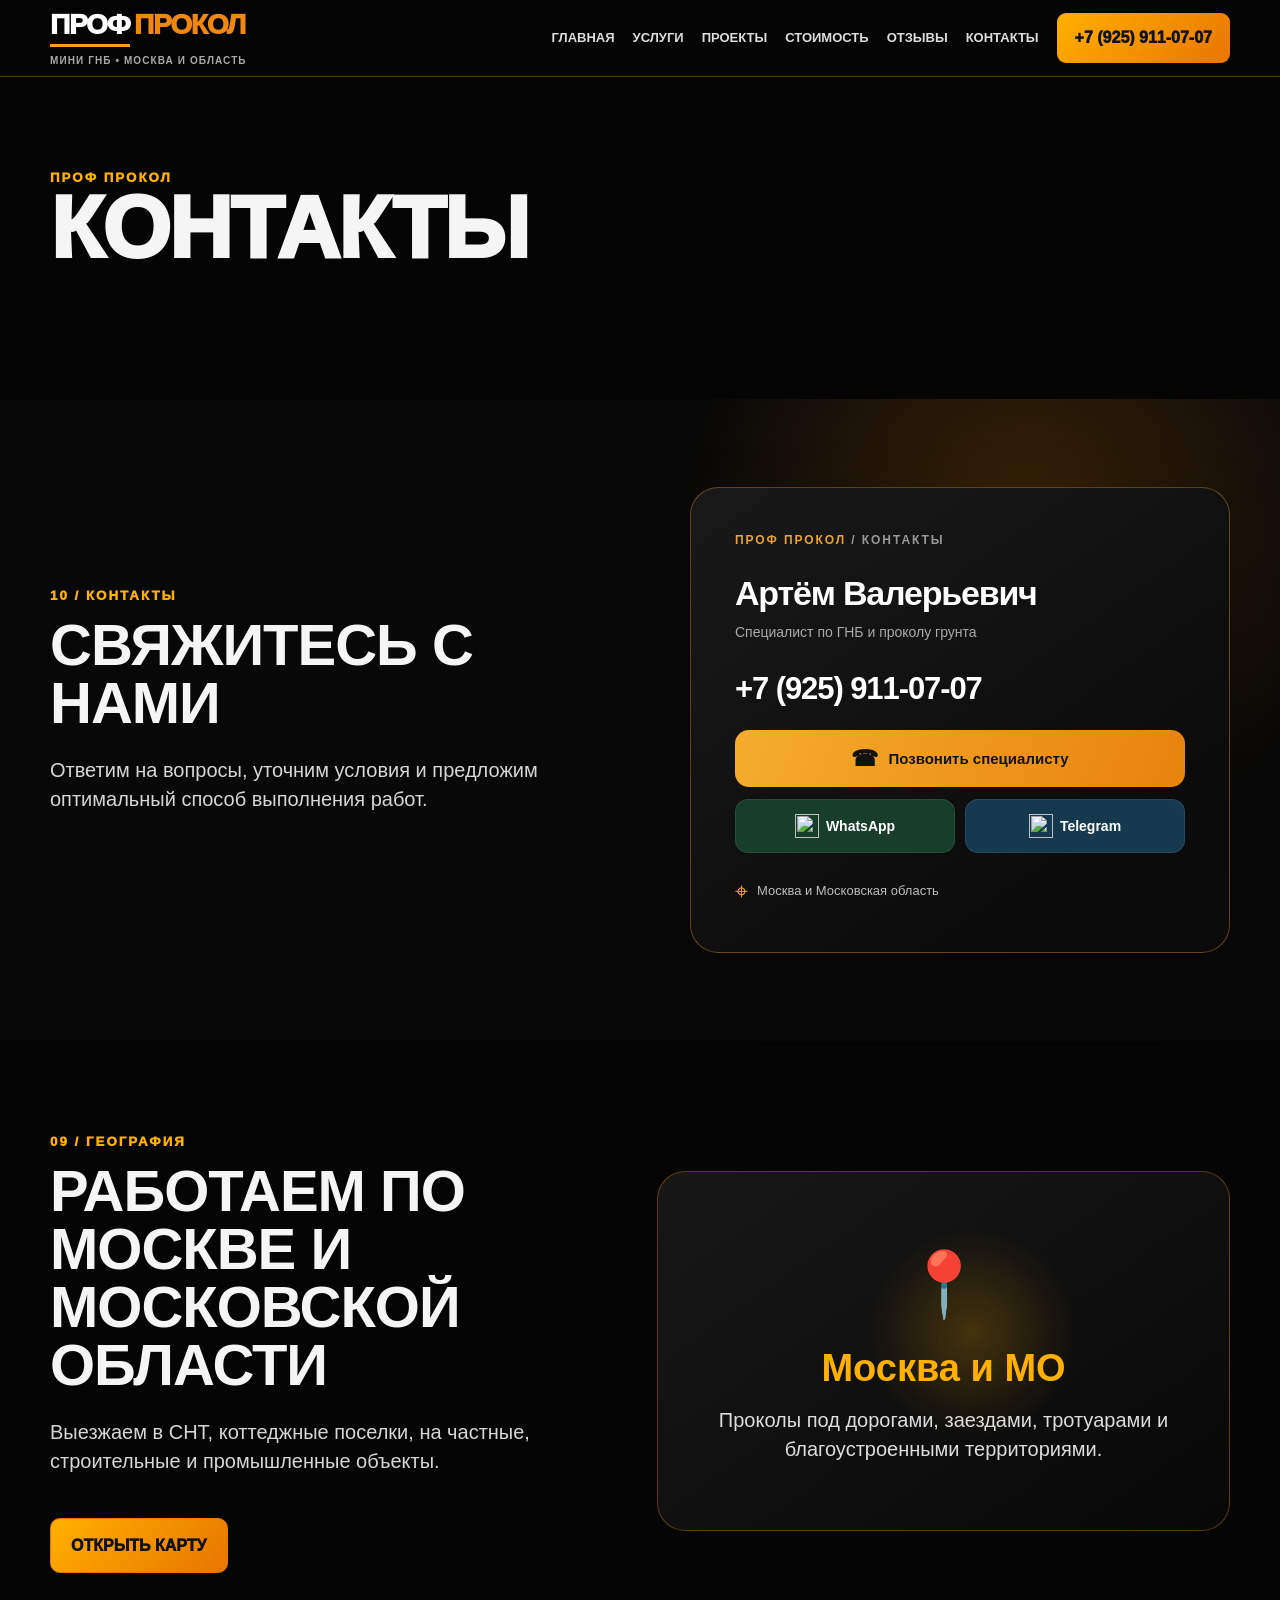
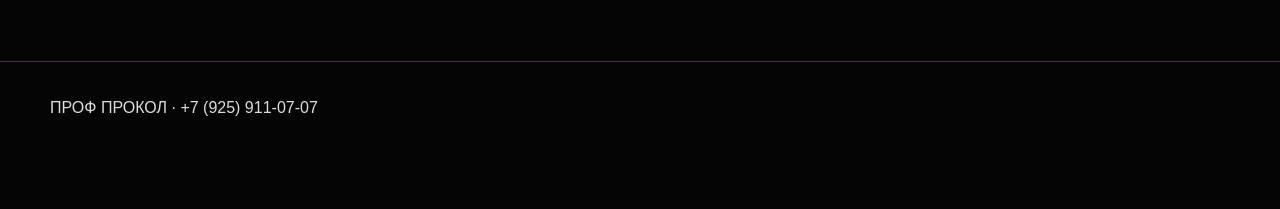
==== contacts.html @ eb51253b "Add contact page" ====
<!doctype html><html lang="ru"><head><meta charset="UTF-8"><meta name="viewport" content="width=device-width, initial-scale=1"><title>Контакты — Проф Прокол</title><link rel="stylesheet" href="style.css"></head><body><header class="header"><div class="container nav"><a class="brand brand-minimal" href="index.html"><span class="brand-lockup"><span class="brand-wordmark"><b>ПРОФ</b><strong>ПРОКОЛ</strong></span><span class="brand-caption">МИНИ ГНБ • МОСКВА И ОБЛАСТЬ</span></span></a><nav><a href="index.html">Главная</a><a href="services.html">Услуги</a><a href="projects.html">Проекты</a><a href="pricing.html">Стоимость</a><a href="reviews.html">Отзывы</a><a href="contacts.html">Контакты</a></nav><a class="phone" href="tel:+79259110707">+7 (925) 911-07-07</a></div></header><main><section class="section"><div class="container"><div class="section-head left"><small>ПРОФ ПРОКОЛ</small><h1>Контакты</h1></div></div></section><section class="section contacts" id="contacts">
  <div class="container contact-grid">
    <div>
      <div class="section-head left">
        <small>10 / КОНТАКТЫ</small>
        <h2>Свяжитесь с нами</h2>
        <p>Ответим на вопросы, уточним условия и предложим оптимальный способ выполнения работ.</p>
      </div>
    </div>
    <div class="contact-card premium-contact">
      <div class="contact-kicker">ПРОФ ПРОКОЛ <span> / КОНТАКТЫ</span></div>
      <h3>Артём Валерьевич</h3>
      <p class="contact-subtitle">Специалист по ГНБ и проколу грунта</p>
      <a class="contact-number" href="tel:+79259110707">+7 (925) 911-07-07</a>
      <a class="contact-call" href="tel:+79259110707"><span aria-hidden="true">☎</span> Позвонить специалисту</a>
      <div class="contact-messengers">
        <a class="contact-whatsapp" href="https://wa.me/79259110707?text=Добрый%20день.%20Нужен%20прокол%20под%20дорогой." aria-label="Написать в WhatsApp"><img src="https://cdn-icons-png.flaticon.com/512/733/733585.png" alt="" loading="lazy">WhatsApp</a>
        <a class="contact-telegram" href="tg://resolve?phone=79259110707" aria-label="Написать в Telegram"><img src="https://cdn-icons-png.flaticon.com/512/2111/2111646.png" alt="" loading="lazy">Telegram</a>
      </div>
      <p class="contact-region"><span aria-hidden="true">⌖</span> Москва и Московская область</p>
    </div>
  </div>
</section><section class="section map-section">
  <div class="container map-grid">
    <div>
      <div class="section-head left">
        <small>09 / ГЕОГРАФИЯ</small>
        <h2>Работаем по Москве и Московской области</h2>
        <p>Выезжаем в СНТ, коттеджные поселки, на частные, строительные и промышленные объекты.</p>
      </div>
      <a class="btn primary" href="https://yandex.ru/maps/?text=Москва%20и%20Московская%20область" target="_blank">Открыть карту</a>
    </div>
    <div class="map-card">
      <div class="map-pin">📍</div>
      <h3>Москва и МО</h3>
      <p>Проколы под дорогами, заездами, тротуарами и благоустроенными территориями.</p>
    </div>
  </div>
</section></main><footer class="footer"><div class="container">ПРОФ ПРОКОЛ · +7 (925) 911-07-07</div></footer><script src="script.js"></script></body></html>
---- style.css ----
:root{--bg:#050505;--panel:#111;--orange:#e87500;--gold:#ffb000;--text:#f5f5f5;--muted:#b7b7b7;--line:rgba(255,150,0,.32)}
*{box-sizing:border-box;margin:0;padding:0}html{scroll-behavior:smooth}body{font-family:Arial,Helvetica,sans-serif;background:var(--bg);color:var(--text);line-height:1.45;overflow-x:hidden}a{text-decoration:none;color:inherit}.container{width:min(1180px,calc(100% - 36px));margin:auto}.header{position:sticky;top:0;z-index:99;background:rgba(5,5,5,.88);backdrop-filter:blur(14px);border-bottom:1px solid var(--line)}.nav{height:76px;display:flex;align-items:center;justify-content:space-between;gap:18px}.brand{display:flex;align-items:center;gap:12px;font-weight:950;letter-spacing:.6px}.brand strong{color:var(--orange)}.brand-symbol{width:48px;height:48px;border:2px solid var(--orange);border-radius:50%;position:relative;background:radial-gradient(circle at 30% 30%,#2a2a2a,#080808);box-shadow:0 0 26px rgba(232,117,0,.25)}.brand-symbol:before{content:"";position:absolute;left:7px;top:21px;width:38px;height:5px;background:linear-gradient(90deg,#ddd,var(--orange));border-radius:20px;transform:rotate(-14deg)}.brand-symbol:after{content:"";position:absolute;right:2px;top:16px;border-left:12px solid #ddd;border-top:7px solid transparent;border-bottom:7px solid transparent;transform:rotate(-14deg)}nav{display:flex;gap:18px;font-size:13px;font-weight:800;text-transform:uppercase;color:#ddd}nav a:hover{color:var(--gold)}.phone{background:linear-gradient(135deg,var(--gold),var(--orange));color:#111;padding:13px 18px;border-radius:9px;font-weight:950}.hero{min-height:760px;position:relative;overflow:hidden;background:radial-gradient(circle at 80% 12%,rgba(255,140,0,.25),transparent 28%),linear-gradient(90deg,#050505 0%,#050505 40%,#111 100%)}.hero-bg{position:absolute;inset:0;background:url(hero.jpg) center/cover;opacity:.15;filter:contrast(1.1) saturate(.45)}.noise{position:absolute;inset:0;opacity:.18;background-image:radial-gradient(rgba(255,255,255,.12) 1px,transparent 1px);background-size:8px 8px}.hero-grid{position:relative;z-index:2;min-height:760px;display:grid;grid-template-columns:1fr 1fr;gap:42px;align-items:center;padding:76px 0}.eyebrow,.section-head small{color:var(--gold);letter-spacing:2px;text-transform:uppercase;font-weight:950}.eyebrow{margin-bottom:18px}h1{font-size:clamp(44px,7vw,88px);line-height:.92;text-transform:uppercase;font-weight:1000;letter-spacing:-2px}h1 span{display:block;color:var(--orange)}.hero-content p,.section-head p{font-size:20px;color:#d6d6d6;margin-top:24px;max-width:650px}.actions{display:flex;flex-wrap:wrap;gap:14px;margin-top:30px}.btn{display:inline-flex;align-items:center;justify-content:center;border:1px solid var(--orange);border-radius:10px;padding:15px 20px;font-weight:950;text-transform:uppercase}.btn.primary{background:linear-gradient(135deg,var(--gold),var(--orange));color:#111}.btn.secondary,.btn.dark{background:rgba(255,255,255,.04);color:#fff}.btn.whatsapp{background:#19b35b;color:#fff;border-color:#19b35b}.hero-metrics{display:grid;grid-template-columns:repeat(3,1fr);gap:14px;margin-top:36px}.hero-metrics div{background:rgba(20,20,20,.76);border:1px solid var(--line);border-radius:16px;padding:18px}.hero-metrics b{display:block;color:var(--gold);font-size:34px;line-height:1}.hero-metrics span{font-size:14px;color:#ddd}.hero-visual,.premium-photo{border:1px solid var(--line);border-radius:28px;overflow:hidden;background:#111;box-shadow:0 35px 110px rgba(0,0,0,.6);position:relative}.hero-visual{transform:perspective(1000px) rotateY(-4deg)}.hero-visual img,.premium-photo img{width:100%;display:block;filter:contrast(1.12) saturate(.58) sepia(.1)}.scan{position:absolute;inset:-30%;background:linear-gradient(110deg,transparent 35%,rgba(255,255,255,.16),transparent 65%);transform:translateX(-70%);animation:shine 4.8s infinite}@keyframes shine{60%,100%{transform:translateX(70%)}}.visual-card{position:absolute;left:22px;bottom:22px;background:linear-gradient(135deg,var(--gold),var(--orange));color:#111;border-radius:12px;padding:14px 18px}.visual-card b{display:block}.visual-card span{font-weight:800}.strip{border-top:1px solid var(--line);border-bottom:1px solid var(--line);background:#0b0b0b}.strip-grid{display:grid;grid-template-columns:repeat(4,1fr);gap:1px}.strip-grid div{padding:22px 14px;text-align:center;color:#eee;font-weight:850;text-transform:uppercase;font-size:14px}.section{padding:88px 0}.dark{background:#0b0b0b}.section-head{text-align:center;margin-bottom:42px}.section-head.left{text-align:left}.section-head h2,h2{font-size:clamp(34px,4.6vw,58px);line-height:1;text-transform:uppercase;letter-spacing:-1px;margin-top:10px}.service-grid,.tech-line{display:grid;grid-template-columns:repeat(3,1fr);gap:18px}.service-grid article,.tech-line div,.compare-grid div{background:linear-gradient(145deg,#171717,#080808);border:1px solid var(--line);border-radius:22px;padding:28px;min-height:220px;transition:.28s}.service-grid article:hover,.tech-line div:hover{transform:translateY(-7px);border-color:rgba(255,176,0,.75)}.service-grid i{font-style:normal;font-size:38px;color:var(--gold)}.service-grid h3,.tech-line h3,.compare-grid h3{font-size:24px;margin:16px 0 10px}.service-grid p,.tech-line p,.compare-grid p{color:var(--muted)}.tech-line b{color:var(--gold);font-size:34px}.split{display:grid;grid-template-columns:1fr 1fr;gap:44px;align-items:center}.check-list{list-style:none;display:grid;gap:16px}.check-list li{position:relative;padding-left:36px;font-size:19px;color:#e0e0e0}.check-list li:before{content:"✓";position:absolute;left:0;top:-2px;color:var(--gold);font-size:25px;font-weight:950}.calc-wrap{display:grid;grid-template-columns:1fr .9fr;gap:44px;align-items:center}.calc-note{border-left:4px solid var(--orange);padding:18px;background:#111;color:#ddd;border-radius:0 14px 14px 0}.calculator{background:linear-gradient(145deg,#191919,#080808);border:1px solid var(--line);border-radius:24px;padding:28px;box-shadow:0 25px 80px rgba(0,0,0,.45)}.calculator label{display:block;color:#ddd;font-weight:850;margin-bottom:16px}.calculator input,.calculator select{width:100%;margin-top:8px;background:#090909;color:#fff;border:1px solid var(--line);border-radius:10px;padding:14px;font-size:16px}.calculator button{width:100%;background:linear-gradient(135deg,var(--gold),var(--orange));color:#111;border:0;border-radius:10px;padding:16px;font-size:16px;font-weight:950;text-transform:uppercase}.result{margin:18px 0 10px;font-size:38px;font-weight:950;color:var(--gold)}.calc-actions{display:flex;gap:10px;flex-wrap:wrap}.calc-actions a{border:1px solid var(--line);border-radius:10px;padding:10px 14px;color:var(--gold);font-weight:900}.compare-grid{display:grid;grid-template-columns:1fr 1fr;gap:18px}.compare-grid .accent{background:linear-gradient(145deg,#241606,#080808);border-color:rgba(255,176,0,.6)}.gallery{display:grid;grid-template-columns:repeat(3,1fr);gap:14px}.gallery img{width:100%;height:270px;object-fit:cover;border-radius:18px;border:1px solid var(--line);filter:contrast(1.08) saturate(.58);transition:.28s;cursor:pointer}.gallery img:hover{transform:scale(1.025);filter:contrast(1.12) saturate(.75)}.logo-photo img{filter:contrast(1.05) saturate(.88)}.big-text{font-size:22px;color:#ddd;margin-top:12px}.tags{display:flex;gap:12px;flex-wrap:wrap;margin-top:28px}.tags span{border:1px solid var(--line);color:var(--gold);padding:10px 14px;border-radius:999px;font-weight:900}.review-grid{display:grid;grid-template-columns:repeat(3,1fr);gap:18px}.review-grid div{background:#111;border:1px solid var(--line);border-radius:22px;padding:30px}.review-grid b{color:var(--gold);font-size:24px}.review-grid p{font-size:20px;margin:14px 0;color:#ddd}.review-grid span{color:var(--muted)}.map-grid{display:grid;grid-template-columns:1fr 1fr;gap:34px;align-items:center}.map-card{min-height:360px;border:1px solid var(--line);border-radius:28px;padding:34px;background:radial-gradient(circle at 55% 45%,rgba(255,176,0,.22),transparent 28%),linear-gradient(145deg,#171717,#080808);display:flex;flex-direction:column;justify-content:center;align-items:center;text-align:center}.map-pin{font-size:64px}.map-card h3{font-size:38px;color:var(--gold);margin:10px 0}.map-card p{color:#ddd;font-size:20px}.final-cta{padding:70px 0}.final-box{background:linear-gradient(135deg,var(--gold),var(--orange));color:#111;border-radius:28px;padding:42px;display:grid;grid-template-columns:1.1fr .7fr auto;align-items:center;gap:20px}.final-box h2{color:#111}.final-box p{font-size:20px}.final-box .btn.dark{background:#111;color:#fff;border-color:#111}.contacts{background:radial-gradient(circle at 80% 20%,rgba(255,140,0,.2),transparent 30%),#080808}.contact-grid{display:grid;grid-template-columns:1fr .9fr;gap:40px;align-items:center}.contact-card{background:linear-gradient(145deg,#171717,#080808);border:1px solid var(--line);border-radius:24px;padding:32px}.contact-card a,.contact-card p{display:block;padding:18px 0;border-bottom:1px solid rgba(255,255,255,.1);font-size:23px;font-weight:900;color:#fff;margin:0}.contact-card p:last-child{border-bottom:0}.float-actions{position:fixed;right:18px;bottom:18px;z-index:120;display:flex;gap:8px}.float-actions a{background:linear-gradient(135deg,var(--gold),var(--orange));color:#111;width:50px;height:50px;border-radius:50%;display:grid;place-items:center;font-weight:950;box-shadow:0 15px 45px rgba(255,140,0,.38)}.lightbox{display:none;position:fixed;inset:0;background:rgba(0,0,0,.9);z-index:200;align-items:center;justify-content:center;padding:22px}.lightbox img{max-width:96%;max-height:88vh;border-radius:18px;border:1px solid var(--line)}.lightbox button{position:absolute;right:22px;top:22px;width:46px;height:46px;border-radius:50%;border:1px solid var(--line);background:#111;color:#fff;font-size:30px}.reveal{opacity:0;transform:translateY(26px);transition:.75s ease}.reveal.show{opacity:1;transform:none}
@media(max-width:900px){nav{display:none}.nav{height:72px}.phone{font-size:14px;padding:11px 12px}.hero-grid,.split,.calc-wrap,.contact-grid,.final-box,.map-grid,.compare-grid{grid-template-columns:1fr}.hero-grid{min-height:auto;padding:52px 0}.hero{min-height:auto}.hero-visual{transform:none}.hero-metrics,.strip-grid,.service-grid,.tech-line,.gallery,.review-grid{grid-template-columns:1fr}.gallery img{height:245px}h1{letter-spacing:-1px}.final-box{padding:28px}.float-actions{left:18px;right:18px;justify-content:center}}


/* V5.2 polishing */
html, body { max-width: 100%; overflow-x: hidden; }
img, video { max-width: 100%; height: auto; }
.faq-grid { display: grid; grid-template-columns: repeat(2, 1fr); gap: 18px; }
.faq-grid article { background: linear-gradient(145deg,#171717,#080808); border: 1px solid var(--line); border-radius: 22px; padding: 26px; min-height: 190px; }
.faq-grid h3 { font-size: 22px; margin-bottom: 12px; color: #fff; }
.faq-grid p { color: #d6d6d6; font-size: 18px; }
.footer { padding: 34px 0 90px; background: #050505; border-top: 1px solid var(--line); color: #ddd; }
.footer-grid { display: grid; grid-template-columns: 1fr 1fr; gap: 20px; align-items: center; }
.footer b { font-size: 22px; color: #fff; }
.footer span { color: var(--orange); }
.footer p { color: #bbb; margin-top: 8px; }
@media(max-width:900px){
  .faq-grid { grid-template-columns: 1fr; }
  .faq-grid article { padding: 20px; min-height: auto; }
  .faq-grid h3 { font-size: 20px; }
  .faq-grid p { font-size: 16px; }
  .footer-grid { grid-template-columns: 1fr; }
  .contacts h2 { font-size: 38px; line-height: 1.02; }
  .float-actions a { width: 46px; height: 46px; }
}
.float-btn {
  width: 46px;
  height: 46px;
  border-radius: 50%;
  background-size: 26px 26px;
  background-repeat: no-repeat;
  background-position: center;
}

.float-btn.call {
  background-color: #ff9800;
  background-image: url("https://cdn-icons-png.flaticon.com/512/724/724664.png");
}

.float-btn.whatsapp {
  background-color: #25D366;
  background-image: url("https://cdn-icons-png.flaticon.com/512/733/733585.png");
}

.float-btn.telegram {
  background-color: #229ED9;
  background-image: url("https://cdn-icons-png.flaticon.com/512/2111/2111646.png");
}


/* FIX: реальные иконки в плавающих кнопках снизу */
.float-actions {
  position: fixed;
  right: 18px;
  bottom: 18px;
  z-index: 120;
  display: flex;
  gap: 10px;
}

.float-actions a.float-btn,
.float-actions .float-btn {
  width: 50px;
  height: 50px;
  border-radius: 50%;
  display: grid;
  place-items: center;
  box-shadow: 0 15px 45px rgba(255,140,0,.38);
  background-image: none !important;
  background-repeat: no-repeat;
  background-position: center;
  background-size: 26px 26px;
  font-size: 0;
  color: transparent;
  overflow: hidden;
}

.float-actions a.float-btn::before,
.float-actions .float-btn::before {
  content: "";
  width: 26px;
  height: 26px;
  display: block;
  background: #111;
  mask-repeat: no-repeat;
  mask-position: center;
  mask-size: contain;
  -webkit-mask-repeat: no-repeat;
  -webkit-mask-position: center;
  -webkit-mask-size: contain;
}

.float-actions a.float-btn.call,
.float-actions .float-btn.call {
  background: linear-gradient(135deg, var(--gold), var(--orange)) !important;
}

.float-actions a.float-btn.whatsapp,
.float-actions .float-btn.whatsapp {
  background: #25D366 !important;
}

.float-actions a.float-btn.telegram,
.float-actions .float-btn.telegram {
  background: #229ED9 !important;
}

.float-actions a.float-btn.call::before,
.float-actions .float-btn.call::before {
  mask-image: url("data:image/svg+xml,%3Csvg viewBox='0 0 24 24' xmlns='http://www.w3.org/2000/svg'%3E%3Cpath d='M6.62 10.79c1.44 2.83 3.76 5.14 6.59 6.59l2.2-2.2c.27-.27.67-.36 1.02-.24 1.12.37 2.33.57 3.57.57.55 0 1 .45 1 1V20c0 .55-.45 1-1 1C10.61 21 3 13.39 3 4c0-.55.45-1 1-1h3.5c.55 0 1 .45 1 1 0 1.24.2 2.45.57 3.57.11.35.03.74-.25 1.02l-2.2 2.2z'/%3E%3C/svg%3E");
  -webkit-mask-image: url("data:image/svg+xml,%3Csvg viewBox='0 0 24 24' xmlns='http://www.w3.org/2000/svg'%3E%3Cpath d='M6.62 10.79c1.44 2.83 3.76 5.14 6.59 6.59l2.2-2.2c.27-.27.67-.36 1.02-.24 1.12.37 2.33.57 3.57.57.55 0 1 .45 1 1V20c0 .55-.45 1-1 1C10.61 21 3 13.39 3 4c0-.55.45-1 1-1h3.5c.55 0 1 .45 1 1 0 1.24.2 2.45.57 3.57.11.35.03.74-.25 1.02l-2.2 2.2z'/%3E%3C/svg%3E");
}

.float-actions a.float-btn.whatsapp::before,
.float-actions .float-btn.whatsapp::before {
  background: #fff;
  mask-image: url("data:image/svg+xml,%3Csvg viewBox='0 0 32 32' xmlns='http://www.w3.org/2000/svg'%3E%3Cpath d='M16.01 3C8.84 3 3 8.82 3 15.97c0 2.29.6 4.53 1.75 6.51L3 29l6.67-1.72A13.02 13.02 0 0 0 16.01 29C23.18 29 29 23.18 29 16S23.18 3 16.01 3zm0 23.78c-2.01 0-3.98-.54-5.7-1.56l-.41-.24-3.96 1.02 1.06-3.84-.27-.43A10.72 10.72 0 0 1 5.22 16c0-5.94 4.84-10.77 10.79-10.77 5.94 0 10.77 4.83 10.77 10.77 0 5.94-4.83 10.78-10.77 10.78zm5.91-8.08c-.32-.16-1.9-.94-2.2-1.05-.29-.11-.51-.16-.72.16-.21.32-.83 1.05-1.02 1.26-.19.21-.37.24-.69.08-.32-.16-1.36-.5-2.59-1.6-.96-.85-1.6-1.9-1.79-2.22-.19-.32-.02-.5.14-.66.14-.14.32-.37.48-.56.16-.19.21-.32.32-.53.11-.21.05-.4-.03-.56-.08-.16-.72-1.74-.99-2.38-.26-.62-.53-.54-.72-.55h-.62c-.21 0-.56.08-.85.4-.29.32-1.12 1.09-1.12 2.65s1.15 3.08 1.31 3.29c.16.21 2.27 3.46 5.5 4.85.77.33 1.37.53 1.84.68.77.24 1.47.21 2.03.13.62-.09 1.9-.78 2.17-1.53.27-.75.27-1.4.19-1.53-.08-.13-.29-.21-.61-.37z'/%3E%3C/svg%3E");
  -webkit-mask-image: url("data:image/svg+xml,%3Csvg viewBox='0 0 32 32' xmlns='http://www.w3.org/2000/svg'%3E%3Cpath d='M16.01 3C8.84 3 3 8.82 3 15.97c0 2.29.6 4.53 1.75 6.51L3 29l6.67-1.72A13.02 13.02 0 0 0 16.01 29C23.18 29 29 23.18 29 16S23.18 3 16.01 3zm0 23.78c-2.01 0-3.98-.54-5.7-1.56l-.41-.24-3.96 1.02 1.06-3.84-.27-.43A10.72 10.72 0 0 1 5.22 16c0-5.94 4.84-10.77 10.79-10.77 5.94 0 10.77 4.83 10.77 10.77 0 5.94-4.83 10.78-10.77 10.78zm5.91-8.08c-.32-.16-1.9-.94-2.2-1.05-.29-.11-.51-.16-.72.16-.21.32-.83 1.05-1.02 1.26-.19.21-.37.24-.69.08-.32-.16-1.36-.5-2.59-1.6-.96-.85-1.6-1.9-1.79-2.22-.19-.32-.02-.5.14-.66.14-.14.32-.37.48-.56.16-.19.21-.32.32-.53.11-.21.05-.4-.03-.56-.08-.16-.72-1.74-.99-2.38-.26-.62-.53-.54-.72-.55h-.62c-.21 0-.56.08-.85.4-.29.32-1.12 1.09-1.12 2.65s1.15 3.08 1.31 3.29c.16.21 2.27 3.46 5.5 4.85.77.33 1.37.53 1.84.68.77.24 1.47.21 2.03.13.62-.09 1.9-.78 2.17-1.53.27-.75.27-1.4.19-1.53-.08-.13-.29-.21-.61-.37z'/%3E%3C/svg%3E");
}

.float-actions a.float-btn.telegram::before,
.float-actions .float-btn.telegram::before {
  background: #fff;
  mask-image: url("data:image/svg+xml,%3Csvg viewBox='0 0 240 240' xmlns='http://www.w3.org/2000/svg'%3E%3Cpath d='M120 0C53.7 0 0 53.7 0 120s53.7 120 120 120 120-53.7 120-120S186.3 0 120 0zm58.9 82.8-19.7 92.7c-1.5 6.6-5.4 8.2-10.9 5.1l-30.2-22.3-14.6 14.1c-1.6 1.6-3 3-6.1 3l2.2-31.1 56.7-51.2c2.5-2.2-.5-3.4-3.8-1.2l-70.1 44.1-30.2-9.4c-6.6-2.1-6.7-6.6 1.4-9.7l118.1-45.5c5.5-2.1 10.3 1.2 8.5 11.4z'/%3E%3C/svg%3E");
  -webkit-mask-image: url("data:image/svg+xml,%3Csvg viewBox='0 0 240 240' xmlns='http://www.w3.org/2000/svg'%3E%3Cpath d='M120 0C53.7 0 0 53.7 0 120s53.7 120 120 120 120-53.7 120-120S186.3 0 120 0zm58.9 82.8-19.7 92.7c-1.5 6.6-5.4 8.2-10.9 5.1l-30.2-22.3-14.6 14.1c-1.6 1.6-3 3-6.1 3l2.2-31.1 56.7-51.2c2.5-2.2-.5-3.4-3.8-1.2l-70.1 44.1-30.2-9.4c-6.6-2.1-6.7-6.6 1.4-9.7l118.1-45.5c5.5-2.1 10.3 1.2 8.5 11.4z'/%3E%3C/svg%3E");
}

@media(max-width:900px){
  .float-actions {
    left: 50%;
    right: auto;
    transform: translateX(-50%);
    bottom: 18px;
    justify-content: center;
  }
}

/* Clear, accessible messaging shortcuts — original site theme preserved */
.float-actions{gap:12px!important;right:18px;bottom:20px;align-items:flex-end}
.float-actions a.float-btn{width:64px!important;height:64px!important;border-radius:18px!important;display:flex!important;flex-direction:column;align-items:center;justify-content:center;gap:2px;font-size:11px!important;font-weight:800!important;line-height:1.1;color:#fff!important;box-shadow:0 8px 25px #0008!important;text-align:center;transition:transform .18s ease,box-shadow .18s ease}
.float-actions a.float-btn.whatsapp{background:#25D366!important}
.float-actions a.float-btn.telegram{background:#229ED9!important}
.float-actions a.float-btn.whatsapp::before,.float-actions a.float-btn.telegram::before{display:none!important;content:none!important}
.float-actions a.float-btn svg{display:block;width:31px;height:31px;flex:none;color:#fff}
.float-actions a.float-btn span{display:block;color:#fff;font-size:10px}
.float-actions a.float-btn:hover,.float-actions a.float-btn:focus-visible{transform:translateY(-4px);box-shadow:0 12px 30px #000a!important}
.float-actions a.float-btn:focus-visible{outline:3px solid #fff;outline-offset:3px}
@media(max-width:900px){.float-actions{left:auto!important;right:12px!important;bottom:calc(14px + env(safe-area-inset-bottom,0px))!important;transform:none!important;gap:9px!important}.float-actions a.float-btn{width:60px!important;height:60px!important}.float-actions a.float-btn svg{width:28px;height:28px}}
@media(prefers-reduced-motion:reduce){.float-actions a.float-btn{transition:none}}

/* Premium contacts card: scoped so the rest of the site remains unchanged */
.contacts .premium-contact{display:flex;flex-direction:column;gap:0;padding:clamp(24px,5vw,44px);border:1px solid rgba(234,151,42,.38);border-radius:28px;background:linear-gradient(145deg,#191919 0%,#0b0b0b 78%);box-shadow:0 24px 65px rgba(0,0,0,.3);min-width:0}
.contacts .premium-contact .contact-kicker{font-size:12px;font-weight:800;letter-spacing:.16em;color:#efa32c;margin-bottom:24px}
.contacts .premium-contact .contact-kicker span{color:#999}
.contacts .premium-contact h3{color:#fff;font-size:clamp(25px,4vw,36px);line-height:1.12;letter-spacing:-.035em;margin:0 0 10px}
.contacts .premium-contact .contact-subtitle{color:#aaa;font-size:14px;line-height:1.5;margin:0 0 26px}
.contacts .premium-contact .contact-number{display:block;width:fit-content;color:#fff!important;font-size:clamp(21px,4vw,31px);font-weight:800;letter-spacing:-.035em;text-decoration:none;margin:0 0 20px;white-space:nowrap;padding:0;border:0;background:none}
.contacts .premium-contact .contact-call{display:flex;align-items:center;justify-content:center;gap:10px;min-height:54px;padding:13px 15px;border-radius:14px;background:linear-gradient(110deg,#f5ac2c,#e8830b);color:#121212!important;font-weight:800;font-size:15px;text-decoration:none;border:0;margin:0 0 12px}
.contacts .premium-contact .contact-call span{font-size:22px}
.contacts .premium-contact .contact-messengers{display:grid;grid-template-columns:repeat(2,minmax(0,1fr));gap:10px}
.contacts .premium-contact .contact-messengers a{display:flex;align-items:center;justify-content:center;gap:8px;min-height:55px;padding:12px 7px;border-radius:13px;color:#fff!important;font-weight:700;font-size:14px;text-decoration:none;border:1px solid #ffffff14;min-width:0}
.contacts .premium-contact .contact-whatsapp{background:#173d2b}
.contacts .premium-contact .contact-telegram{background:#153a50}
.contacts .premium-contact .contact-messengers img{width:24px;height:24px;object-fit:contain;flex:none;margin:0}
.contacts .premium-contact .contact-region{display:flex;align-items:center;gap:10px;color:#bcbcbc;font-size:13px;line-height:1.4;margin:23px 0 0}
.contacts .premium-contact .contact-region span{font-size:23px;color:#efa32c}
.contacts .premium-contact a:focus-visible{outline:2px solid #fff;outline-offset:3px}
@media(max-width:420px){.contacts .premium-contact{padding:22px}.contacts .premium-contact .contact-messengers a{font-size:13px;gap:5px}.contacts .premium-contact .contact-messengers img{width:21px;height:21px}}

/* Variant 4: compact minimalist text logo */
.header .brand-minimal{display:flex;flex:0 1 auto;min-width:0;max-width:100%;letter-spacing:0;white-space:nowrap}
.header .brand-lockup{display:flex;flex-direction:column;min-width:0}
.header .brand-wordmark{display:flex;align-items:baseline;gap:.13em;font-size:clamp(19px,2.2vw,29px);font-weight:950;letter-spacing:-.045em;line-height:1.06}
.header .brand-wordmark b{color:#fff;font-weight:950;border-bottom:3px solid #f5a017;padding-bottom:3px}
.header .brand-wordmark strong{color:#ef8811;font-weight:950}
.header .brand-caption{color:#aaa;font-size:clamp(7px,.8vw,10px);letter-spacing:.11em;font-weight:700;margin-top:8px}
.header .brand-caption i{color:#ef9816;font-style:normal}
@media(max-width:900px){.header .nav{gap:8px}.header .brand-wordmark{font-size:clamp(16px,4.2vw,25px)}.header .brand-caption{font-size:clamp(6px,1.55vw,9px);letter-spacing:.04em}.header .phone{flex:none;font-size:clamp(10px,2.65vw,14px);padding:12px 10px;white-space:nowrap}}
@media(max-width:360px){.header .brand-wordmark{font-size:15px}.header .brand-caption{font-size:6px}.header .phone{font-size:10px;padding:10px 7px}}

/* Mobile repair: override legacy broad contact-card rules */
.contacts .contact-card.premium-contact{display:flex;flex-direction:column;gap:0;width:100%;min-width:0;overflow:hidden}
.contacts .contact-card.premium-contact .contact-kicker{display:block}
.contacts .contact-card.premium-contact h3{font-size:clamp(24px,5vw,34px);overflow-wrap:normal}
.contacts .contact-card.premium-contact p.contact-subtitle{display:block;padding:0;border:0;font-size:14px;font-weight:400;color:#aaa;margin:0 0 24px}
.contacts .contact-card.premium-contact a.contact-number{display:block;padding:0;border:0;font-size:clamp(20px,4.5vw,31px);font-weight:800;margin:0 0 18px;white-space:nowrap}
.contacts .contact-card.premium-contact a.contact-call{display:flex;padding:13px 12px;border:0;font-size:15px;font-weight:800;margin:0 0 12px;white-space:normal;text-align:center}
.contacts .contact-card.premium-contact .contact-messengers{display:grid;grid-template-columns:minmax(0,1fr) minmax(0,1fr);gap:10px;width:100%}
.contacts .contact-card.premium-contact .contact-messengers a{display:flex;align-items:center;justify-content:center;gap:7px;padding:12px 6px;margin:0;min-width:0;min-height:54px;border:1px solid #ffffff14;border-radius:13px;font-size:14px;font-weight:700;line-height:1.2}
.contacts .contact-card.premium-contact .contact-messengers img{display:block!important;width:24px!important;height:24px!important;max-width:24px!important;max-height:24px!important;object-fit:contain!important;flex:0 0 24px;margin:0!important}
.contacts .contact-card.premium-contact p.contact-region{display:flex;align-items:center;gap:9px;padding:0;border:0;font-size:13px;font-weight:500;color:#bcbcbc;margin:22px 0 0}
.header .nav{min-width:0}
.header .brand.brand-minimal{display:flex;flex:1 1 auto;min-width:0;width:auto}
.header .brand-minimal .brand-lockup{display:flex;flex-direction:column;align-items:flex-start;min-width:0}
.header .brand-minimal .brand-wordmark{display:flex;flex-direction:row;flex-wrap:nowrap;align-items:baseline;gap:.16em;white-space:nowrap;line-height:1.12}
.header .brand-minimal .brand-wordmark b,.header .brand-minimal .brand-wordmark strong{display:inline-block;white-space:nowrap}
.header .brand-minimal .brand-caption{display:block;white-space:nowrap;line-height:1.2;font-weight:700}
@media(max-width:900px){
 .header .nav{height:70px;gap:10px}
 .header .brand-minimal .brand-wordmark{font-size:clamp(15px,4vw,23px)}
 .header .brand-minimal .brand-caption{font-size:clamp(6px,1.6vw,9px);margin-top:7px;letter-spacing:0}
 .header .phone{display:flex;align-items:center;justify-content:center;flex:0 0 auto;max-width:42%;font-size:clamp(10px,2.8vw,13px);line-height:1.2;white-space:nowrap;text-align:center;padding:11px 8px}
}
@media(max-width:380px){
 .header .brand-minimal .brand-wordmark{font-size:15px}
 .header .brand-minimal .brand-caption{font-size:6px}
 .header .phone{font-size:10px;padding:10px 6px}
 .contacts .contact-card.premium-contact .contact-messengers a{font-size:12px;gap:4px}
 .contacts .contact-card.premium-contact .contact-messengers img{width:20px!important;height:20px!important;max-width:20px!important;max-height:20px!important;flex-basis:20px}
}
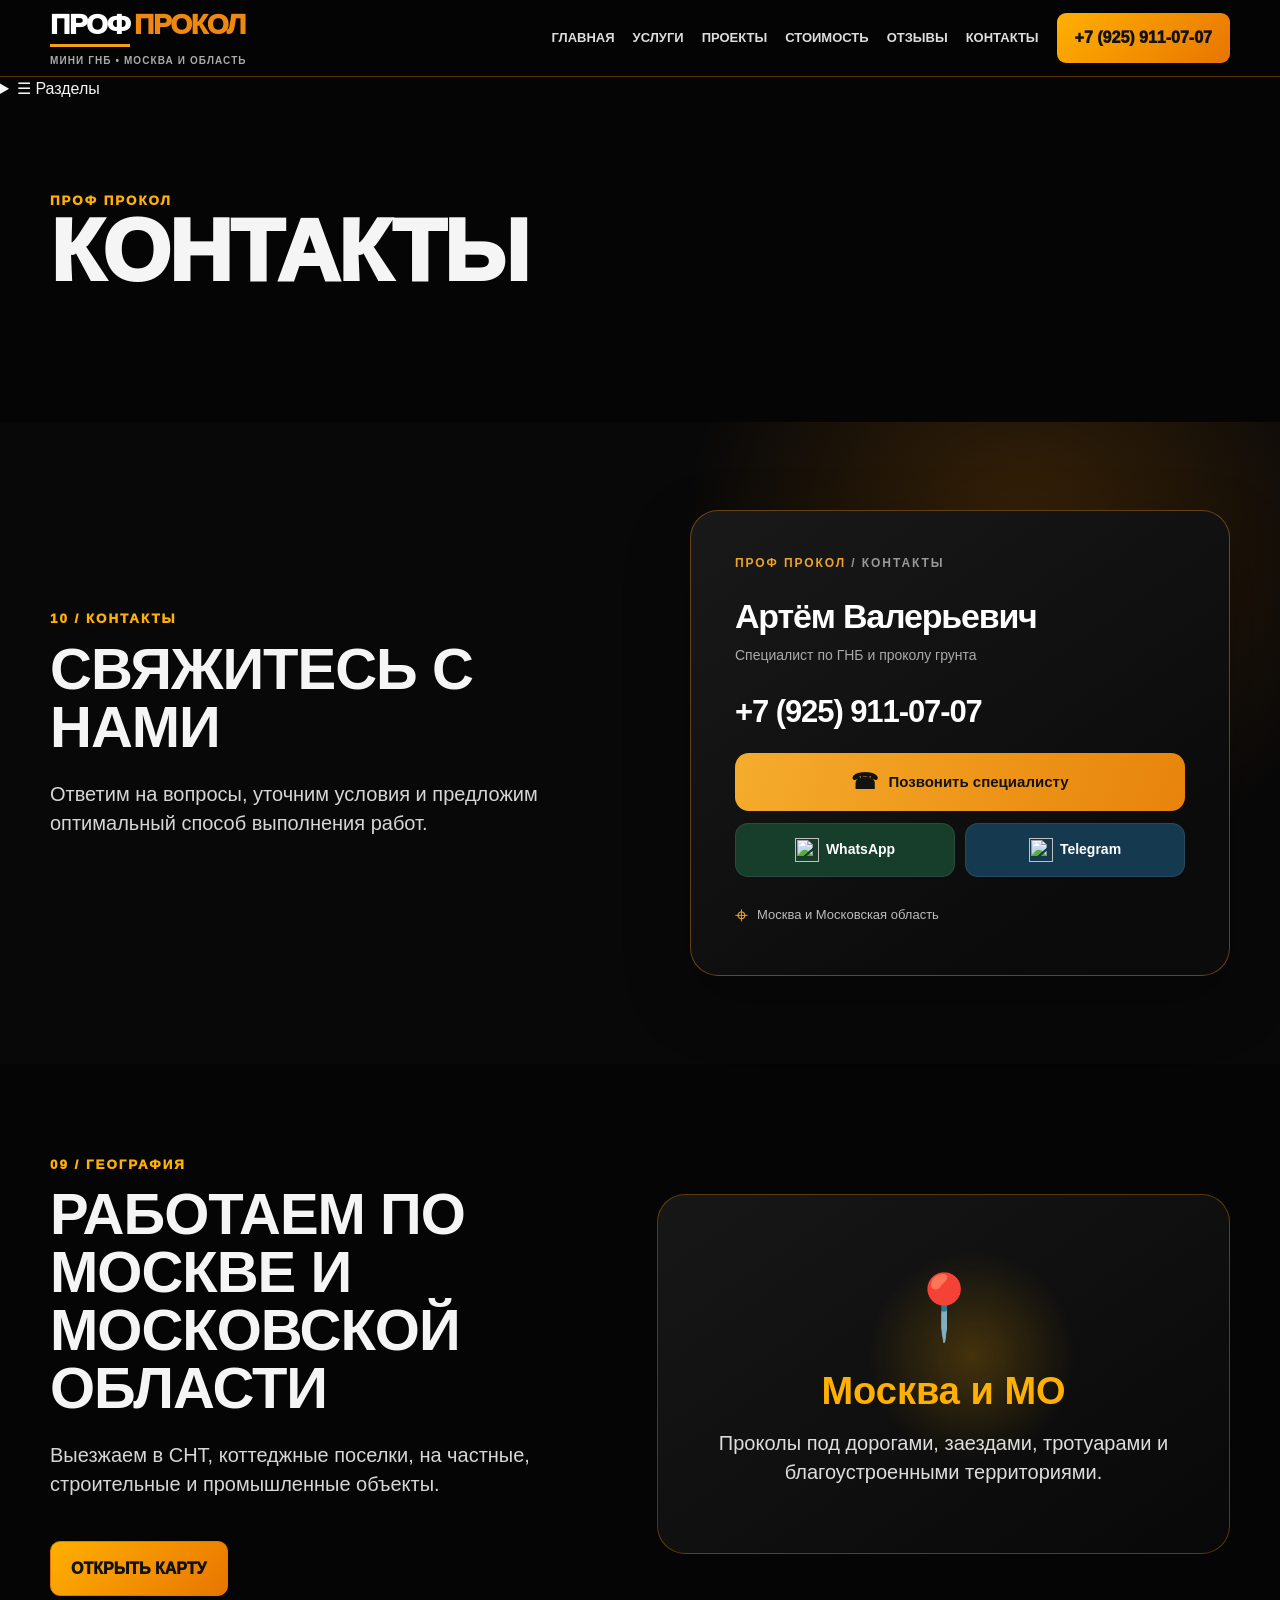
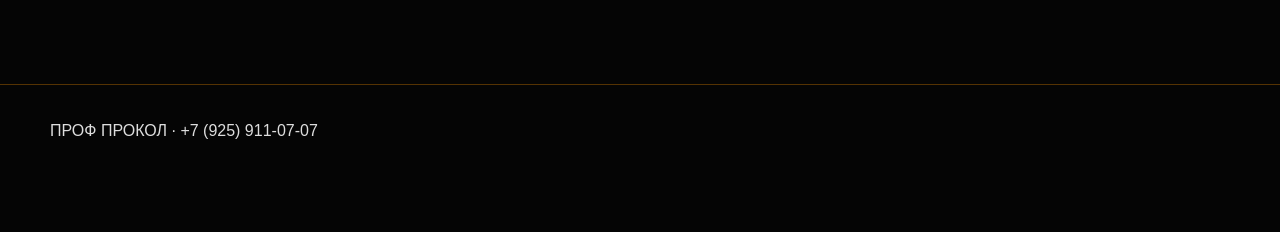
==== commit 7e8c47ff: "Add mobile sections navigation" ====
--- a/contacts.html
+++ b/contacts.html
@@ -1,4 +1,4 @@
-<!doctype html><html lang="ru"><head><meta charset="UTF-8"><meta name="viewport" content="width=device-width, initial-scale=1"><title>Контакты — Проф Прокол</title><link rel="stylesheet" href="style.css"></head><body><header class="header"><div class="container nav"><a class="brand brand-minimal" href="index.html"><span class="brand-lockup"><span class="brand-wordmark"><b>ПРОФ</b><strong>ПРОКОЛ</strong></span><span class="brand-caption">МИНИ ГНБ • МОСКВА И ОБЛАСТЬ</span></span></a><nav><a href="index.html">Главная</a><a href="services.html">Услуги</a><a href="projects.html">Проекты</a><a href="pricing.html">Стоимость</a><a href="reviews.html">Отзывы</a><a href="contacts.html">Контакты</a></nav><a class="phone" href="tel:+79259110707">+7 (925) 911-07-07</a></div></header><main><section class="section"><div class="container"><div class="section-head left"><small>ПРОФ ПРОКОЛ</small><h1>Контакты</h1></div></div></section><section class="section contacts" id="contacts">
+<!doctype html><html lang="ru"><head><meta charset="UTF-8"><meta name="viewport" content="width=device-width, initial-scale=1"><title>Контакты — Проф Прокол</title><link rel="stylesheet" href="style.css"></head><body><header class="header"><div class="container nav"><a class="brand brand-minimal" href="index.html"><span class="brand-lockup"><span class="brand-wordmark"><b>ПРОФ</b><strong>ПРОКОЛ</strong></span><span class="brand-caption">МИНИ ГНБ • МОСКВА И ОБЛАСТЬ</span></span></a><nav><a href="index.html">Главная</a><a href="services.html">Услуги</a><a href="projects.html">Проекты</a><a href="pricing.html">Стоимость</a><a href="reviews.html">Отзывы</a><a href="contacts.html">Контакты</a></nav><a class="phone" href="tel:+79259110707">+7 (925) 911-07-07</a></div></header><details class="mobile-sections"><summary aria-label="Открыть разделы сайта">☰ <span>Разделы</span></summary><div class="mobile-sections-links"><a href="index.html">Главная</a><a href="services.html">Услуги</a><a href="projects.html">Проекты</a><a href="pricing.html">Стоимость</a><a href="reviews.html">Отзывы</a><a href="contacts.html">Контакты</a></div></details><main><section class="section"><div class="container"><div class="section-head left"><small>ПРОФ ПРОКОЛ</small><h1>Контакты</h1></div></div></section><section class="section contacts" id="contacts">
   <div class="container contact-grid">
     <div>
       <div class="section-head left">
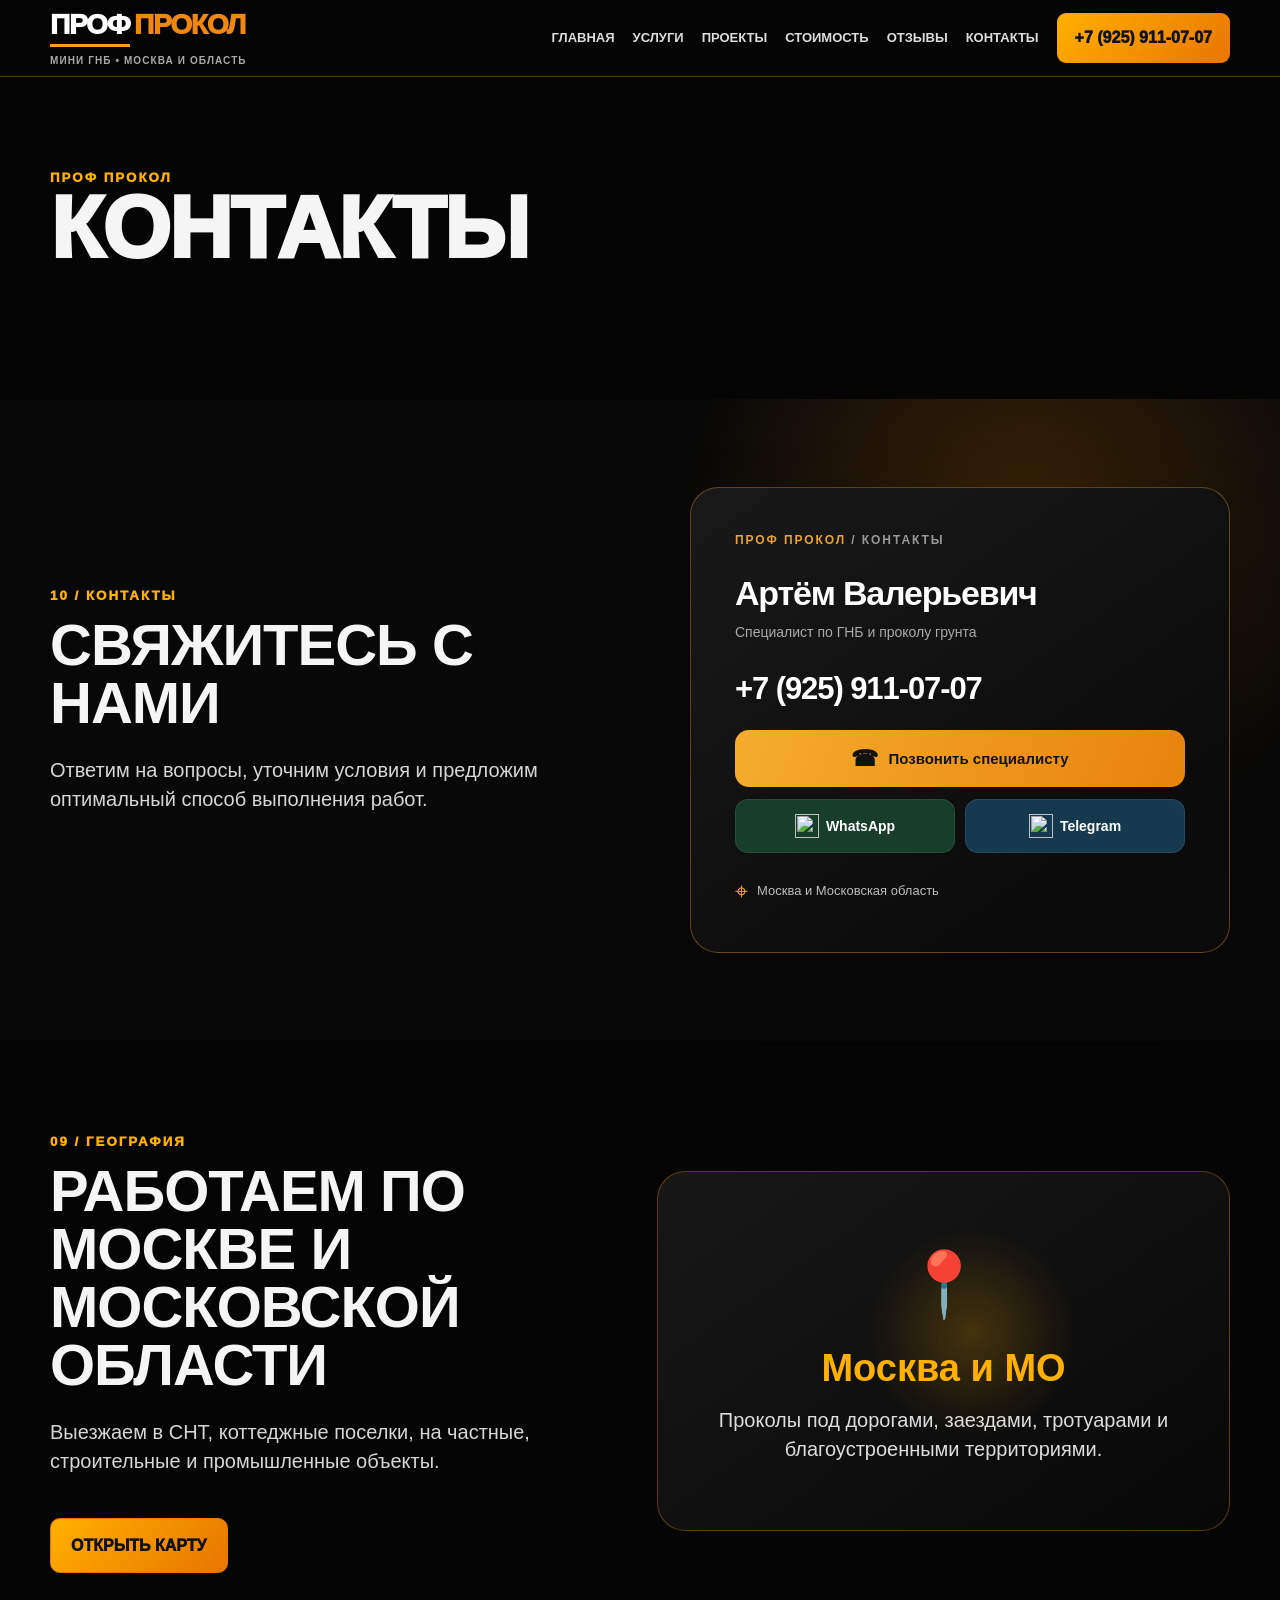
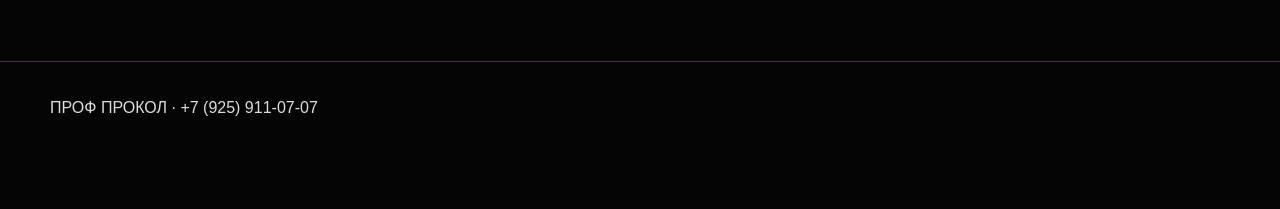
==== commit ebc4efb1: "Refresh cached mobile navigation stylesheet" ====
--- a/contacts.html
+++ b/contacts.html
@@ -1,4 +1,4 @@
-<!doctype html><html lang="ru"><head><meta charset="UTF-8"><meta name="viewport" content="width=device-width, initial-scale=1"><title>Контакты — Проф Прокол</title><link rel="stylesheet" href="style.css"></head><body><header class="header"><div class="container nav"><a class="brand brand-minimal" href="index.html"><span class="brand-lockup"><span class="brand-wordmark"><b>ПРОФ</b><strong>ПРОКОЛ</strong></span><span class="brand-caption">МИНИ ГНБ • МОСКВА И ОБЛАСТЬ</span></span></a><nav><a href="index.html">Главная</a><a href="services.html">Услуги</a><a href="projects.html">Проекты</a><a href="pricing.html">Стоимость</a><a href="reviews.html">Отзывы</a><a href="contacts.html">Контакты</a></nav><a class="phone" href="tel:+79259110707">+7 (925) 911-07-07</a></div></header><details class="mobile-sections"><summary aria-label="Открыть разделы сайта">☰ <span>Разделы</span></summary><div class="mobile-sections-links"><a href="index.html">Главная</a><a href="services.html">Услуги</a><a href="projects.html">Проекты</a><a href="pricing.html">Стоимость</a><a href="reviews.html">Отзывы</a><a href="contacts.html">Контакты</a></div></details><main><section class="section"><div class="container"><div class="section-head left"><small>ПРОФ ПРОКОЛ</small><h1>Контакты</h1></div></div></section><section class="section contacts" id="contacts">
+<!doctype html><html lang="ru"><head><meta charset="UTF-8"><meta name="viewport" content="width=device-width, initial-scale=1"><title>Контакты — Проф Прокол</title><link rel="stylesheet" href="style.css?v=20261023-nav2"></head><body><header class="header"><div class="container nav"><a class="brand brand-minimal" href="index.html"><span class="brand-lockup"><span class="brand-wordmark"><b>ПРОФ</b><strong>ПРОКОЛ</strong></span><span class="brand-caption">МИНИ ГНБ • МОСКВА И ОБЛАСТЬ</span></span></a><nav><a href="index.html">Главная</a><a href="services.html">Услуги</a><a href="projects.html">Проекты</a><a href="pricing.html">Стоимость</a><a href="reviews.html">Отзывы</a><a href="contacts.html">Контакты</a></nav><a class="phone" href="tel:+79259110707">+7 (925) 911-07-07</a></div></header><details class="mobile-sections"><summary aria-label="Открыть разделы сайта">☰ <span>Разделы</span></summary><div class="mobile-sections-links"><a href="index.html">Главная</a><a href="services.html">Услуги</a><a href="projects.html">Проекты</a><a href="pricing.html">Стоимость</a><a href="reviews.html">Отзывы</a><a href="contacts.html">Контакты</a></div></details><main><section class="section"><div class="container"><div class="section-head left"><small>ПРОФ ПРОКОЛ</small><h1>Контакты</h1></div></div></section><section class="section contacts" id="contacts">
   <div class="container contact-grid">
     <div>
       <div class="section-head left">
--- a/style.css
+++ b/style.css
@@ -209,3 +209,34 @@
  .contacts .contact-card.premium-contact .contact-messengers a{font-size:12px;gap:4px}
  .contacts .contact-card.premium-contact .contact-messengers img{width:20px!important;height:20px!important;max-width:20px!important;max-height:20px!important;flex-basis:20px}
 }
+
+/* Multi-page mobile navigation */
+.mobile-sections{display:none;background:#101010;border-bottom:1px solid rgba(255,150,0,.3);position:relative;z-index:95}
+.mobile-sections summary{cursor:pointer;list-style:none;color:#fff;padding:12px 18px;font-size:18px;font-weight:800}
+.mobile-sections summary::-webkit-details-marker{display:none}
+.mobile-sections summary span{font-size:14px;margin-left:8px}
+.mobile-sections-links{display:grid;grid-template-columns:repeat(2,minmax(0,1fr));gap:8px;padding:0 18px 16px}
+.mobile-sections-links a{background:#1d1d1d;border:1px solid #383028;border-radius:10px;padding:13px 12px;color:#fff;font-weight:700;font-size:14px}
+.page-intro{padding-bottom:25px}
+@media(max-width:900px){.mobile-sections{display:block}.header .nav{height:70px}}
+
+/* Premium mobile navigation — explicitly hide closed details content */
+.mobile-sections:not([open]) .mobile-sections-links{display:none!important}
+.mobile-sections[open] .mobile-sections-links{display:grid!important}
+@media(max-width:900px){
+ .mobile-sections{display:block;position:sticky;top:70px;z-index:98;background:rgba(10,10,10,.98);border-bottom:1px solid #36302a;box-shadow:0 9px 24px #0005}
+ .mobile-sections summary{display:flex;align-items:center;justify-content:space-between;list-style:none;padding:12px 18px;color:#f5f5f5;font-size:0;cursor:pointer;min-height:48px}
+ .mobile-sections summary::before{content:"МЕНЮ САЙТА";font-size:11px;font-weight:850;letter-spacing:.16em;color:#bfbfbf}
+ .mobile-sections summary::after{content:"☰";font-size:23px;font-weight:400;color:#ffa31a;line-height:1}
+ .mobile-sections[open] summary::after{content:"×";font-size:28px}
+ .mobile-sections summary span{display:none}
+ .mobile-sections-links{grid-template-columns:repeat(2,minmax(0,1fr));gap:10px;padding:12px 18px 20px;border-top:1px solid #262626}
+ .mobile-sections-links a{display:flex;align-items:center;min-height:52px;background:linear-gradient(140deg,#242424,#161616);border:1px solid #383838;border-radius:12px;padding:12px 14px;color:#fff;font-size:14px;font-weight:750;white-space:normal}
+ .mobile-sections-links a:active{background:#49321c}
+ .float-actions{bottom:calc(12px + env(safe-area-inset-bottom,0px))!important;gap:7px!important}
+ .float-actions a.float-btn{width:48px!important;height:48px!important;border-radius:14px!important}
+ .float-actions a.float-btn svg{width:23px!important;height:23px!important}
+ .float-actions a.float-btn span{font-size:8px!important}
+ .hero .actions{padding-bottom:56px}
+}
+@media(min-width:901px){.mobile-sections{display:none!important}}
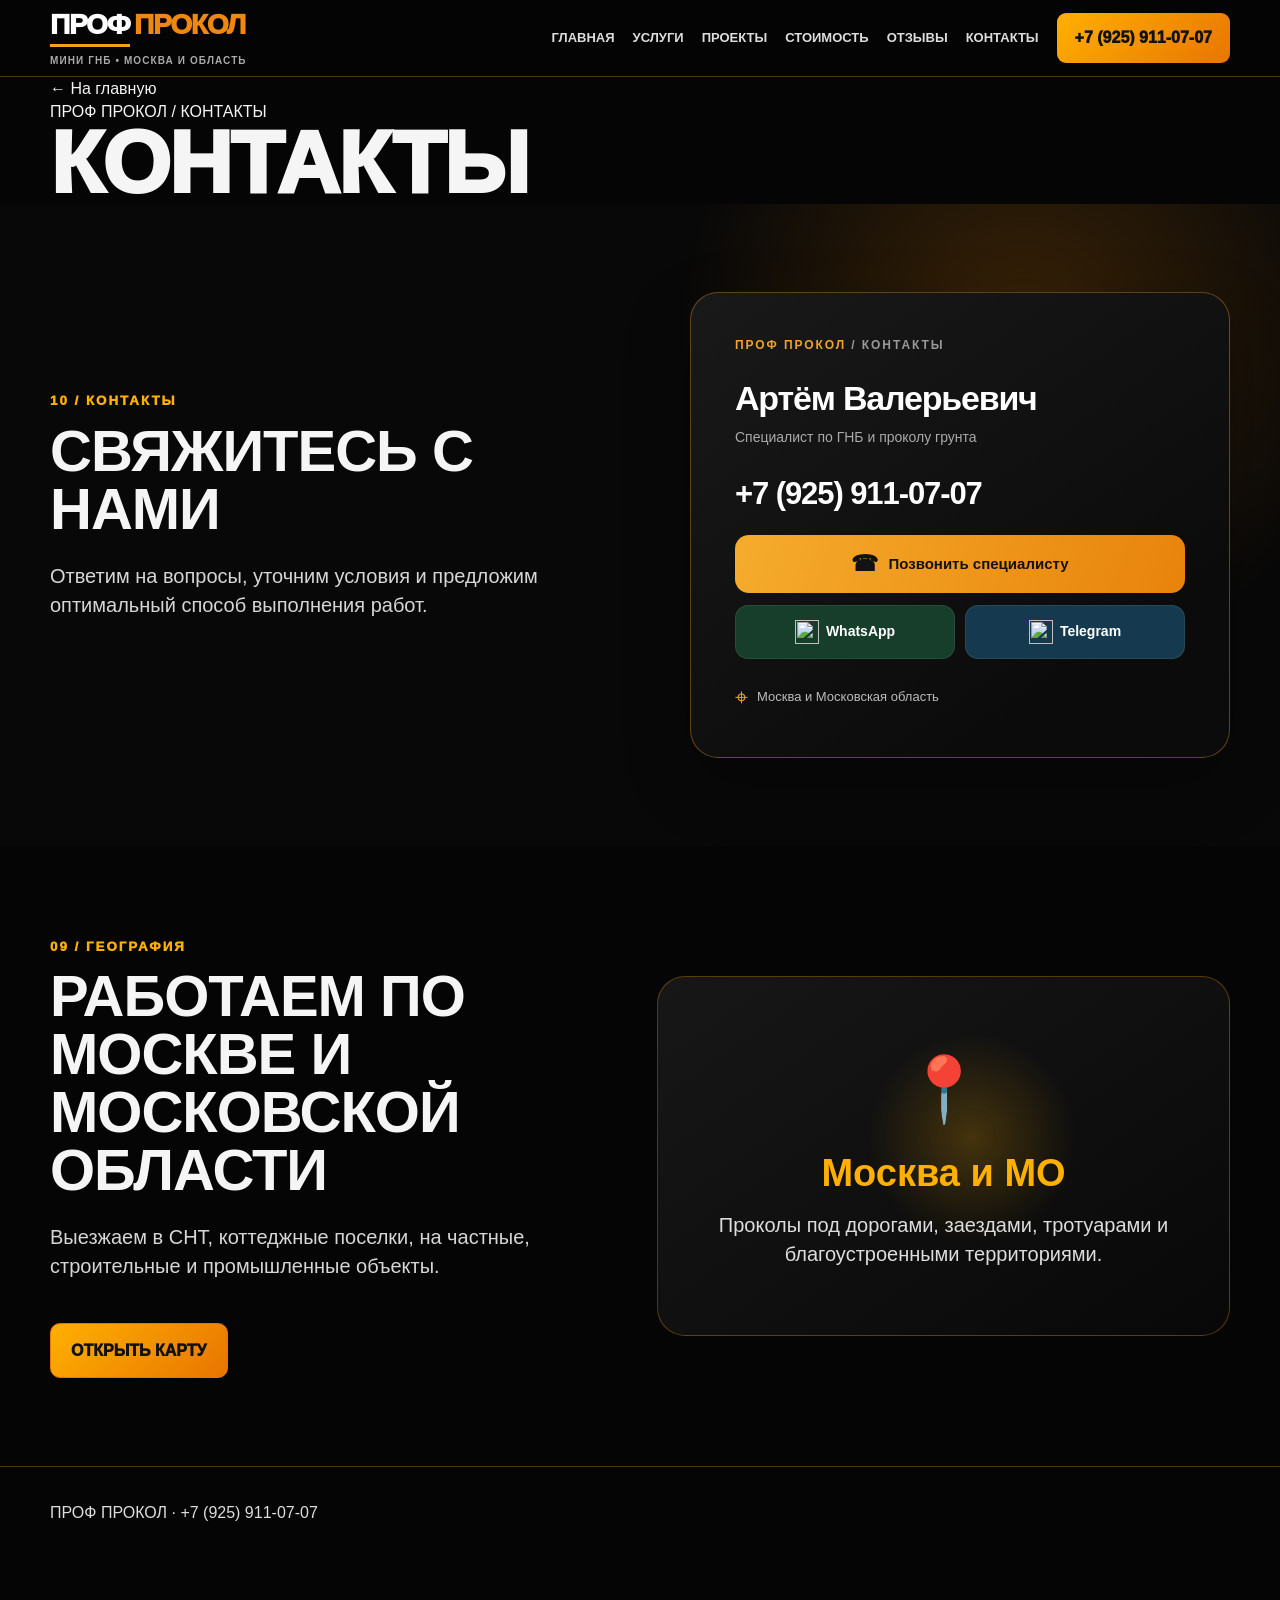
==== commit f9572ea2: "Unify inner page header and add return navigation" ====
--- a/contacts.html
+++ b/contacts.html
@@ -1,4 +1,4 @@
-<!doctype html><html lang="ru"><head><meta charset="UTF-8"><meta name="viewport" content="width=device-width, initial-scale=1"><title>Контакты — Проф Прокол</title><link rel="stylesheet" href="style.css?v=20261023-nav2"></head><body><header class="header"><div class="container nav"><a class="brand brand-minimal" href="index.html"><span class="brand-lockup"><span class="brand-wordmark"><b>ПРОФ</b><strong>ПРОКОЛ</strong></span><span class="brand-caption">МИНИ ГНБ • МОСКВА И ОБЛАСТЬ</span></span></a><nav><a href="index.html">Главная</a><a href="services.html">Услуги</a><a href="projects.html">Проекты</a><a href="pricing.html">Стоимость</a><a href="reviews.html">Отзывы</a><a href="contacts.html">Контакты</a></nav><a class="phone" href="tel:+79259110707">+7 (925) 911-07-07</a></div></header><details class="mobile-sections"><summary aria-label="Открыть разделы сайта">☰ <span>Разделы</span></summary><div class="mobile-sections-links"><a href="index.html">Главная</a><a href="services.html">Услуги</a><a href="projects.html">Проекты</a><a href="pricing.html">Стоимость</a><a href="reviews.html">Отзывы</a><a href="contacts.html">Контакты</a></div></details><main><section class="section"><div class="container"><div class="section-head left"><small>ПРОФ ПРОКОЛ</small><h1>Контакты</h1></div></div></section><section class="section contacts" id="contacts">
+<!doctype html><html lang="ru"><head><meta charset="UTF-8"><meta name="viewport" content="width=device-width, initial-scale=1"><title>Контакты — Проф Прокол</title><link rel="stylesheet" href="style.css?v=20261023-inner3"></head><body><header class="header"><div class="container nav"><a class="brand brand-minimal" href="index.html"><span class="brand-lockup"><span class="brand-wordmark"><b>ПРОФ</b><strong>ПРОКОЛ</strong></span><span class="brand-caption">МИНИ ГНБ • МОСКВА И ОБЛАСТЬ</span></span></a><nav><a href="index.html">Главная</a><a href="services.html">Услуги</a><a href="projects.html">Проекты</a><a href="pricing.html">Стоимость</a><a href="reviews.html">Отзывы</a><a href="contacts.html">Контакты</a></nav><a class="phone" href="tel:+79259110707">+7 (925) 911-07-07</a></div></header><details class="mobile-sections"><summary aria-label="Открыть разделы сайта">☰ <span>Разделы</span></summary><div class="mobile-sections-links"><a href="index.html">Главная</a><a href="services.html">Услуги</a><a href="projects.html">Проекты</a><a href="pricing.html">Стоимость</a><a href="reviews.html">Отзывы</a><a href="contacts.html">Контакты</a></div></details><main class="inner-page"><section class="inner-page-intro"><div class="container"><a class="back-home" href="index.html" aria-label="Вернуться на главную">← На главную</a><div class="inner-page-kicker">ПРОФ ПРОКОЛ <span>/ КОНТАКТЫ</span></div><h1>Контакты</h1></div></section><section class="section contacts" id="contacts">
   <div class="container contact-grid">
     <div>
       <div class="section-head left">
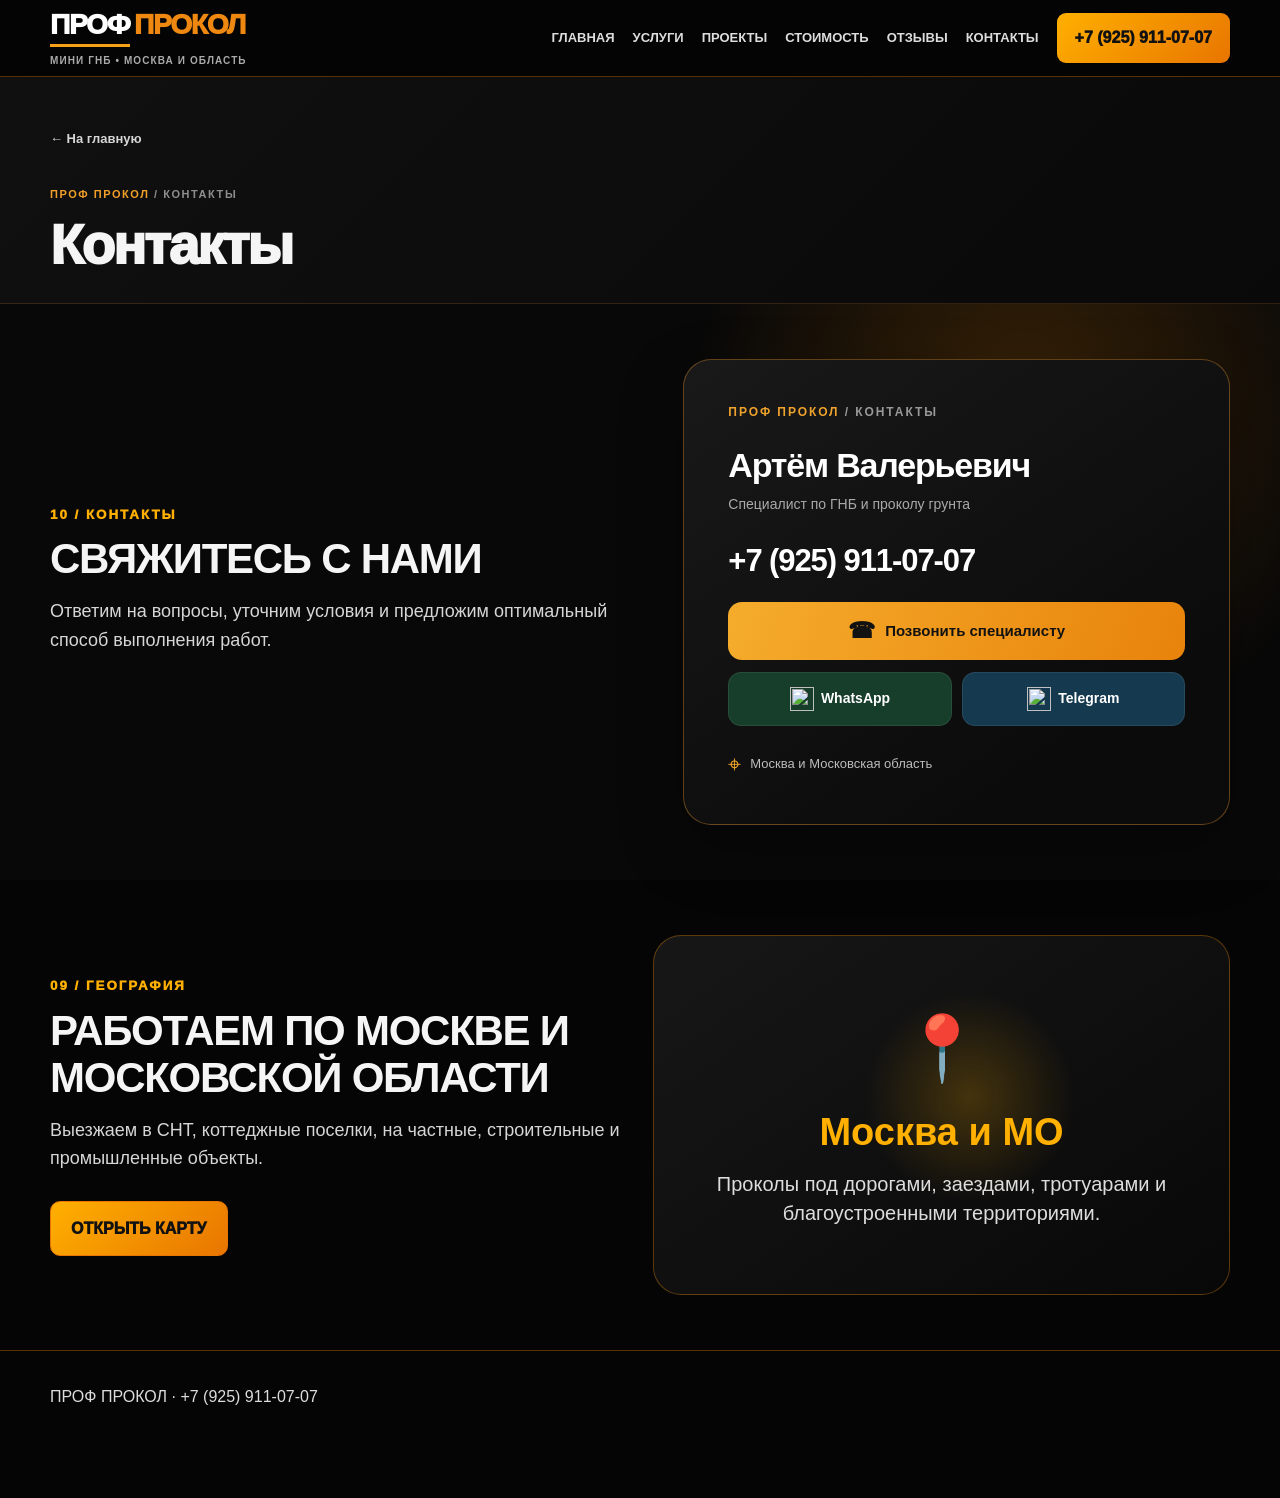
==== commit 0e5f4d0c: "SEO: canonical domain and unique search titles for contacts.html" ====
--- a/contacts.html
+++ b/contacts.html
@@ -1,4 +1,4 @@
-<!doctype html><html lang="ru"><head><meta charset="UTF-8"><meta name="viewport" content="width=device-width, initial-scale=1"><title>Контакты — Проф Прокол</title><link rel="stylesheet" href="style.css?v=20261023-inner3"></head><body><header class="header"><div class="container nav"><a class="brand brand-minimal" href="index.html"><span class="brand-lockup"><span class="brand-wordmark"><b>ПРОФ</b><strong>ПРОКОЛ</strong></span><span class="brand-caption">МИНИ ГНБ • МОСКВА И ОБЛАСТЬ</span></span></a><nav><a href="index.html">Главная</a><a href="services.html">Услуги</a><a href="projects.html">Проекты</a><a href="pricing.html">Стоимость</a><a href="reviews.html">Отзывы</a><a href="contacts.html">Контакты</a></nav><a class="phone" href="tel:+79259110707">+7 (925) 911-07-07</a></div></header><details class="mobile-sections"><summary aria-label="Открыть разделы сайта">☰ <span>Разделы</span></summary><div class="mobile-sections-links"><a href="index.html">Главная</a><a href="services.html">Услуги</a><a href="projects.html">Проекты</a><a href="pricing.html">Стоимость</a><a href="reviews.html">Отзывы</a><a href="contacts.html">Контакты</a></div></details><main class="inner-page"><section class="inner-page-intro"><div class="container"><a class="back-home" href="index.html" aria-label="Вернуться на главную">← На главную</a><div class="inner-page-kicker">ПРОФ ПРОКОЛ <span>/ КОНТАКТЫ</span></div><h1>Контакты</h1></div></section><section class="section contacts" id="contacts">
+<!doctype html><html lang="ru"><head><meta charset="UTF-8"><meta name="viewport" content="width=device-width, initial-scale=1"><title>Контакты — прокол под дорогой Москва и МО | ПРОФ ПРОКОЛ</title><link rel="stylesheet" href="style.css?v=20261023-inner3"></head><body><header class="header"><div class="container nav"><a class="brand brand-minimal" href="index.html"><span class="brand-lockup"><span class="brand-wordmark"><b>ПРОФ</b><strong>ПРОКОЛ</strong></span><span class="brand-caption">МИНИ ГНБ • МОСКВА И ОБЛАСТЬ</span></span></a><nav><a href="index.html">Главная</a><a href="services.html">Услуги</a><a href="projects.html">Проекты</a><a href="pricing.html">Стоимость</a><a href="reviews.html">Отзывы</a><a href="contacts.html">Контакты</a></nav><a class="phone" href="tel:+79259110707">+7 (925) 911-07-07</a></div></header><details class="mobile-sections"><summary aria-label="Открыть разделы сайта">☰ <span>Разделы</span></summary><div class="mobile-sections-links"><a href="index.html">Главная</a><a href="services.html">Услуги</a><a href="projects.html">Проекты</a><a href="pricing.html">Стоимость</a><a href="reviews.html">Отзывы</a><a href="contacts.html">Контакты</a></div></details><main class="inner-page"><section class="inner-page-intro"><div class="container"><a class="back-home" href="index.html" aria-label="Вернуться на главную">← На главную</a><div class="inner-page-kicker">ПРОФ ПРОКОЛ <span>/ КОНТАКТЫ</span></div><h1>Контакты</h1></div></section><section class="section contacts" id="contacts">
   <div class="container contact-grid">
     <div>
       <div class="section-head left">
--- a/style.css
+++ b/style.css
@@ -240,3 +240,27 @@
  .hero .actions{padding-bottom:56px}
 }
 @media(min-width:901px){.mobile-sections{display:none!important}}
+
+/* Unified inner pages, compact mobile first */
+.inner-page-intro{padding:42px 0 28px;background:linear-gradient(135deg,#101010,#090909);border-bottom:1px solid rgba(255,160,30,.15)}
+.inner-page-intro .back-home{display:inline-flex;align-items:center;min-height:40px;color:#d6d6d6;font-size:13px;font-weight:700;margin-bottom:28px}
+.inner-page-intro .back-home:hover{color:#ffa51e}
+.inner-page-kicker{color:#f3a02a;font-size:11px;font-weight:800;letter-spacing:.14em;margin-bottom:12px}
+.inner-page-kicker span{color:#8e8e8e}
+.inner-page-intro h1{font-size:clamp(31px,5vw,55px);line-height:1.1;letter-spacing:-.04em;text-transform:none;overflow-wrap:break-word}
+.inner-page-intro p{font-size:15px;color:#aaa;line-height:1.65;max-width:660px;margin-top:14px}
+.inner-page>.section{padding:55px 0}
+.inner-page .section-head{margin-bottom:28px}
+.inner-page .section-head h2{font-size:clamp(27px,4vw,42px);line-height:1.13;letter-spacing:-.03em}
+.inner-page .section-head p{font-size:clamp(15px,2.5vw,18px);line-height:1.6;margin-top:14px}
+.inner-page .contact-grid,.inner-page .map-grid{gap:26px}
+@media(max-width:700px){
+ .inner-page-intro{padding:22px 0 22px}
+ .inner-page-intro .back-home{margin-bottom:16px}
+ .inner-page-intro h1{font-size:34px}
+ .inner-page>.section{padding:38px 0}
+ .inner-page .section-head{margin-bottom:20px}
+ .inner-page .section-head h2{font-size:28px}
+ .inner-page .contact-grid{display:flex;flex-direction:column;gap:16px}
+ .inner-page .map-grid{display:flex;flex-direction:column;gap:20px}
+}
